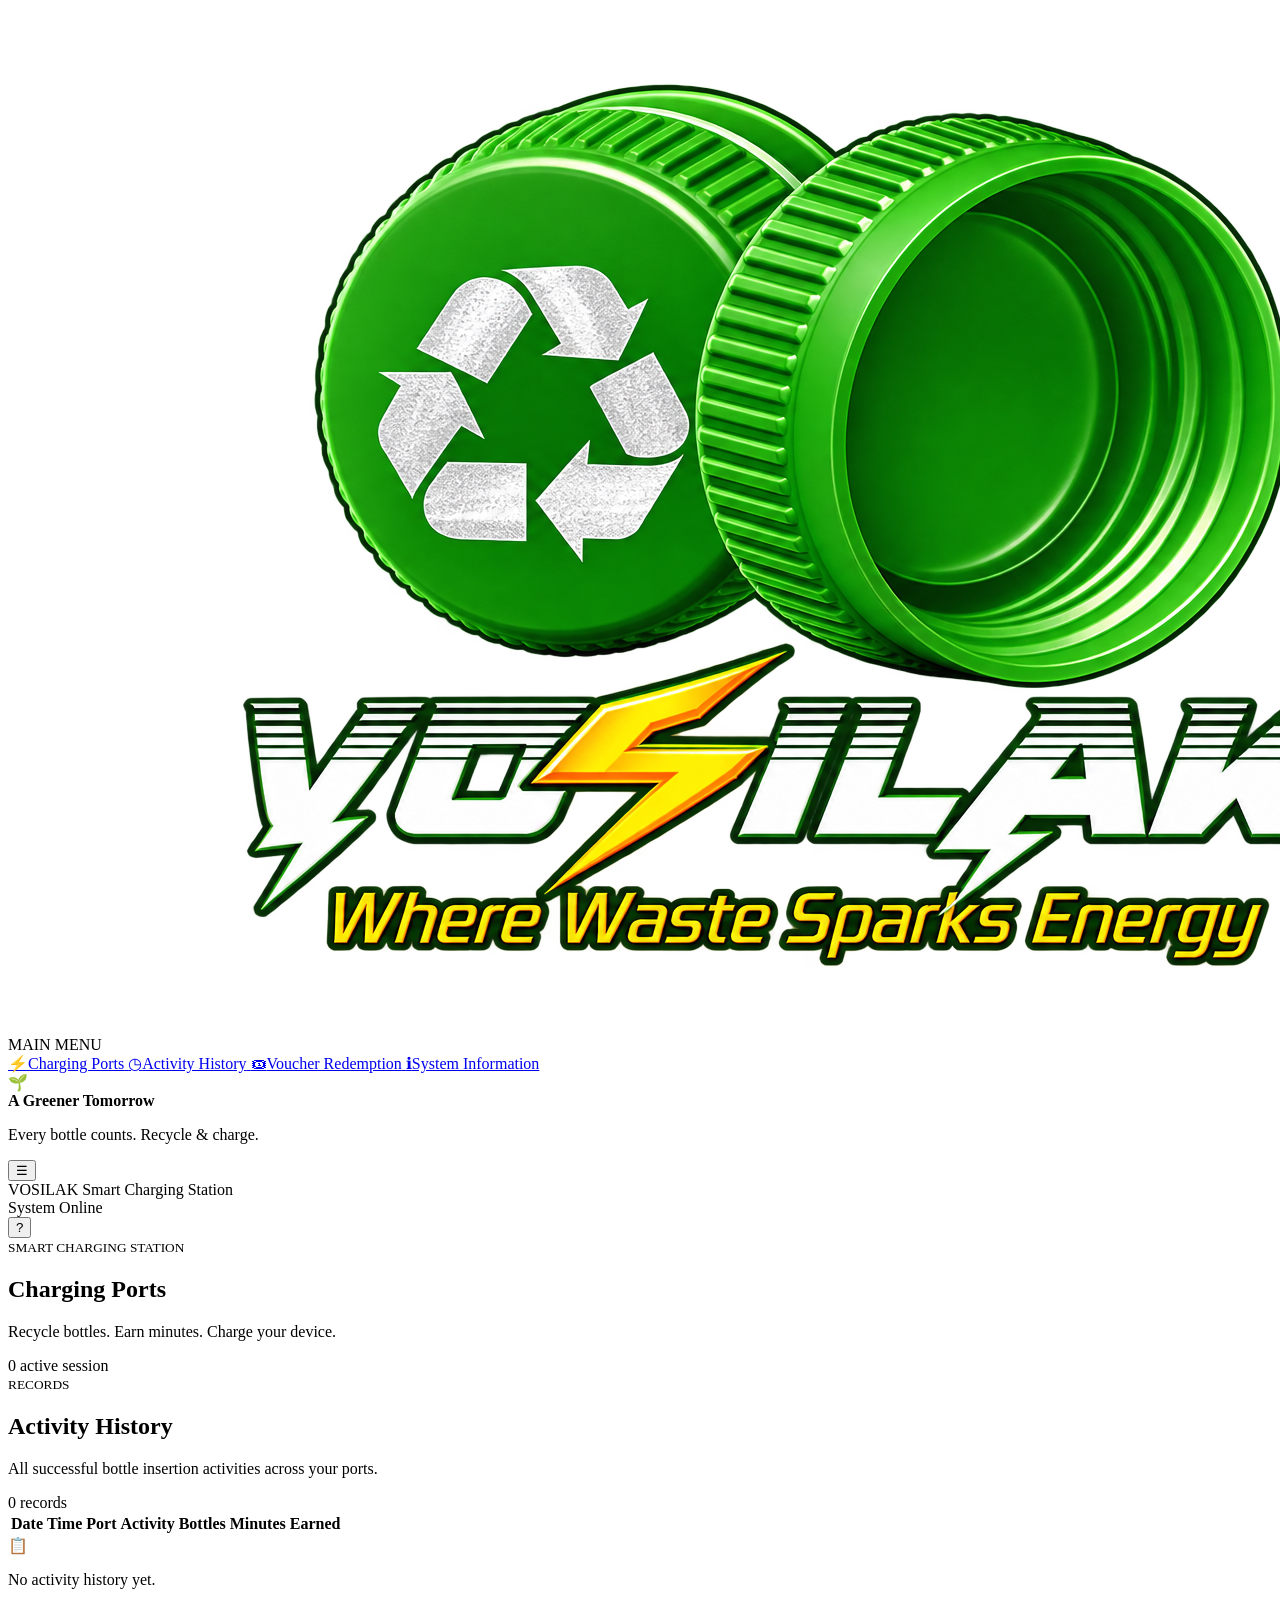
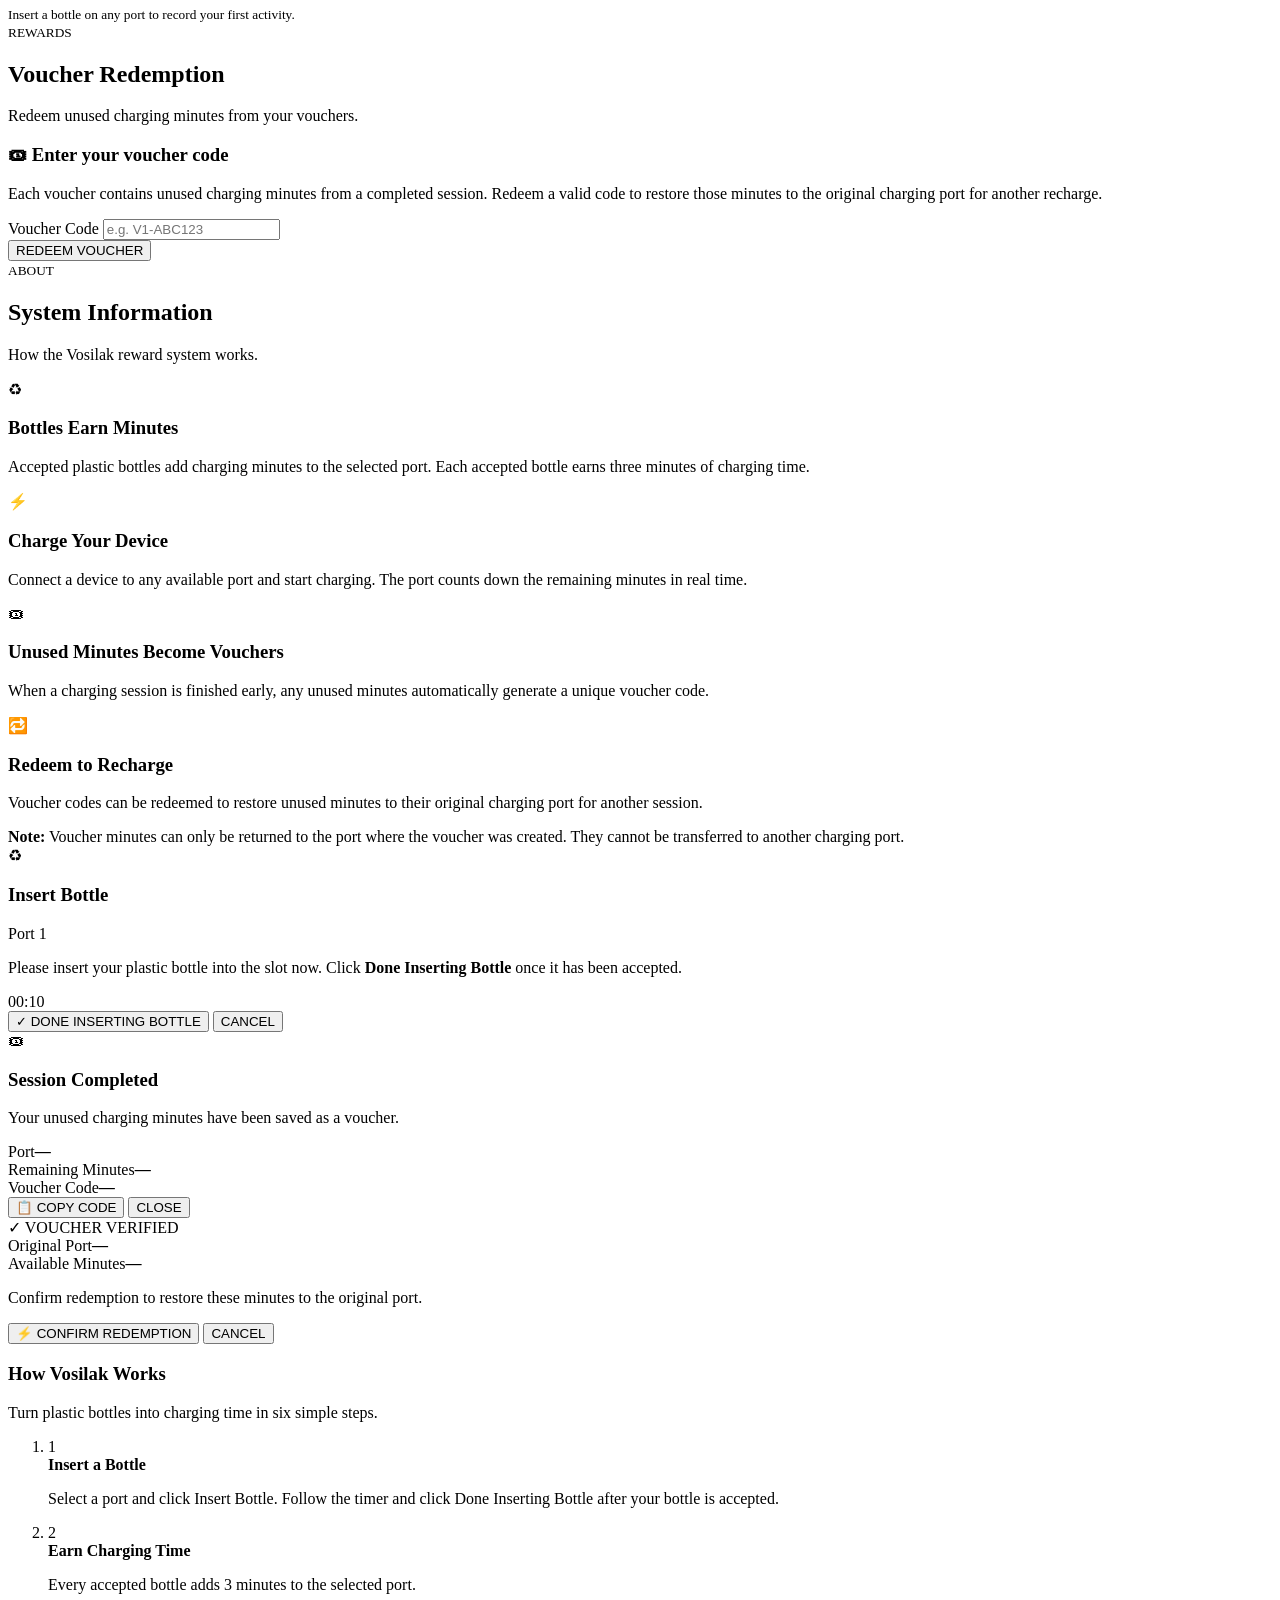
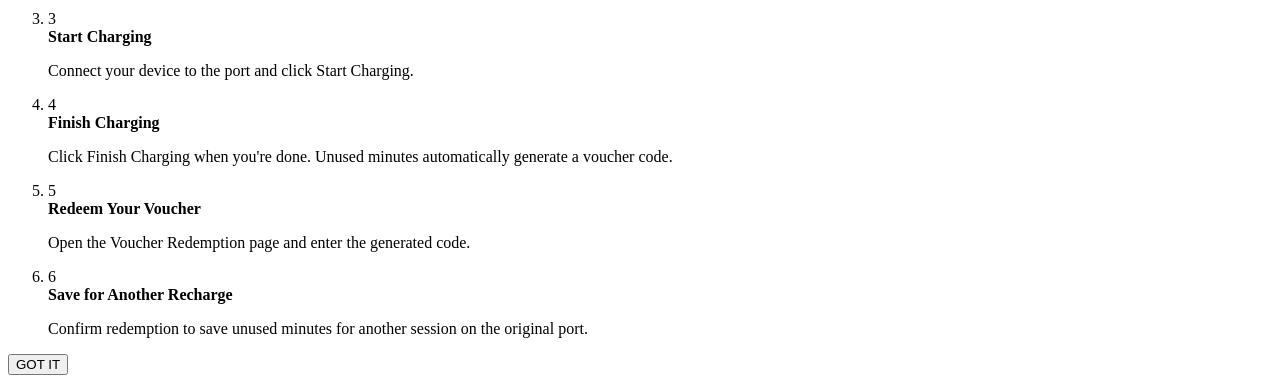
==== index.html @ 76d69f96 "Update and rename index (1).html to index.html" ====
<!DOCTYPE html>
<html lang="en">
<head>
  <meta charset="UTF-8">
  <meta name="viewport" content="width=device-width, initial-scale=1.0">
  <title>VOSILAK | Smart Charging</title>
  <link rel="stylesheet" href="style.css">
  <link rel="icon" type="image/png" href="assets/logoo (1).png">
</head>
<body>
  <div class="app">

    <!-- ================= SIDEBAR ================= -->
    <aside class="sidebar" id="sidebar">
      <div class="sidebar-brand">
        <img src="assets/logoo (1).png" alt="Vosilak" class="brand-logo">
      </div>

      <div class="nav-title">MAIN MENU</div>
      <nav class="nav">
        <a href="#ports" class="nav-link active" data-view="ports">
          <span class="nav-emoji">⚡</span><span class="nav-label">Charging Ports</span>
        </a>
        <a href="#history" class="nav-link" data-view="history">
          <span class="nav-emoji">◷</span><span class="nav-label">Activity History</span>
        </a>
        <a href="#redeem" class="nav-link" data-view="redeem">
          <span class="nav-emoji">🎟</span><span class="nav-label">Voucher Redemption</span>
        </a>
        <a href="#system" class="nav-link" data-view="system">
          <span class="nav-emoji">ℹ</span><span class="nav-label">System Information</span>
        </a>
      </nav>

      <div class="sidebar-footer">
        <div class="eco-badge">
          <span class="eco-icon">🌱</span>
          <div>
            <strong>A Greener Tomorrow</strong>
            <p>Every bottle counts. Recycle & charge.</p>
          </div>
        </div>
      </div>
    </aside>

    <div class="sidebar-overlay" id="sidebarOverlay"></div>

    <!-- ================= MAIN ================= -->
    <div class="main-wrapper" id="mainWrapper">

      <!-- TOP HEADER -->
      <header class="topbar">
        <div class="topbar-left">
          <button class="icon-btn sidebar-toggle" id="sidebarToggle" aria-label="Toggle sidebar">
            <span class="hamburger">☰</span>
          </button>
          <div class="brand-inline">
            <span class="brand-inline-name">VOSILAK</span>
            <span class="brand-inline-tag">Smart Charging Station</span>
          </div>
        </div>

        <div class="topbar-right">
          <div class="online"><span class="dot"></span>System Online</div>
          <button class="icon-btn help-btn" id="helpBtn" aria-label="How it works">?</button>
        </div>
      </header>

      <!-- CONTENT AREA -->
      <div class="content" id="contentArea">

        <!-- ============ VIEW: CHARGING PORTS ============ -->
        <section class="view active" id="view-ports">

          <div class="page-head">
            <div>
              <small class="eyebrow">SMART CHARGING STATION</small>
              <h1>Charging <span class="green-text">Ports</span></h1>
              <p>Recycle bottles. Earn minutes. Charge your device.</p>
            </div>
            <div class="session-chip">
              <span class="chip-dot"></span>
              <span id="activeSessions">0 active session</span>
            </div>
          </div>

          <!-- Ports grid -->
          <div class="ports" id="portContainer"></div>

        </section>

        <!-- ============ VIEW: ACTIVITY HISTORY ============ -->
        <section class="view" id="view-history">
          <div class="page-head">
            <div>
              <small class="eyebrow">RECORDS</small>
              <h1>Activity <span class="green-text">History</span></h1>
              <p>All successful bottle insertion activities across your ports.</p>
            </div>
            <div class="session-chip">
              <span class="chip-dot"></span>
              <span id="historyCount">0 records</span>
            </div>
          </div>

          <div class="panel history-panel">
            <div class="history-scroll" id="historyScroll">
              <table class="history-table">
                <thead>
                  <tr>
                    <th>Date</th>
                    <th>Time</th>
                    <th>Port</th>
                    <th>Activity</th>
                    <th class="num">Bottles</th>
                    <th class="num">Minutes Earned</th>
                  </tr>
                </thead>
                <tbody id="historyBody"></tbody>
              </table>
              <div class="empty-state" id="historyEmpty">
                <span class="empty-icon">📋</span>
                <p>No activity history yet.</p>
                <small>Insert a bottle on any port to record your first activity.</small>
              </div>
            </div>
          </div>
        </section>

        <!-- ============ VIEW: VOUCHER REDEMPTION ============ -->
        <section class="view" id="view-redeem">
          <div class="page-head">
            <div>
              <small class="eyebrow">REWARDS</small>
              <h1>Voucher <span class="green-text">Redemption</span></h1>
              <p>Redeem unused charging minutes from your vouchers.</p>
            </div>
          </div>

          <div class="panel redeem-page-panel">
            <div class="redeem-page-copy">
              <h3>🎟 Enter your voucher code</h3>
              <p>Each voucher contains unused charging minutes from a completed session. Redeem a valid code to restore those minutes to the original charging port for another recharge.</p>
            </div>

            <div class="redeem-form">
              <label for="redeemInput" class="field-label">Voucher Code</label>
              <input type="text" id="redeemInput" class="text-input" placeholder="e.g. V1-ABC123" autocomplete="off">
              <div class="field-error" id="redeemError"></div>
              <button class="btn btn-primary btn-block" id="redeemSubmitBtn">REDEEM VOUCHER</button>
            </div>
          </div>
        </section>

        <!-- ============ VIEW: SYSTEM INFORMATION ============ -->
        <section class="view" id="view-system">
          <div class="page-head">
            <div>
              <small class="eyebrow">ABOUT</small>
              <h1>System <span class="green-text">Information</span></h1>
              <p>How the Vosilak reward system works.</p>
            </div>
          </div>

          <div class="panel system-panel">
            <div class="system-grid">
              <div class="system-card">
                <div class="system-icon">♻</div>
                <h3>Bottles Earn Minutes</h3>
                <p>Accepted plastic bottles add charging minutes to the selected port. Each accepted bottle earns three minutes of charging time.</p>
              </div>

              <div class="system-card">
                <div class="system-icon">⚡</div>
                <h3>Charge Your Device</h3>
                <p>Connect a device to any available port and start charging. The port counts down the remaining minutes in real time.</p>
              </div>

              <div class="system-card">
                <div class="system-icon">🎟</div>
                <h3>Unused Minutes Become Vouchers</h3>
                <p>When a charging session is finished early, any unused minutes automatically generate a unique voucher code.</p>
              </div>

              <div class="system-card">
                <div class="system-icon">🔁</div>
                <h3>Redeem to Recharge</h3>
                <p>Voucher codes can be redeemed to restore unused minutes to their original charging port for another session.</p>
              </div>
            </div>

            <div class="system-note">
              <strong>Note:</strong> Voucher minutes can only be returned to the port where the voucher was created. They cannot be transferred to another charging port.
            </div>
          </div>
        </section>

      </div>
    </div>
  </div>

  <!-- ================= TOAST ================= -->
  <div class="toast" id="toast"></div>

  <!-- ================= INSERT BOTTLE MODAL ================= -->
  <div class="modal-overlay" id="insertModal">
    <div class="modal insert-modal">
      <div class="modal-icon">♻</div>
      <h3>Insert <span class="green-text">Bottle</span></h3>
      <p class="modal-sub" id="insertPortLabel">Port 1</p>

      <p class="insert-instruction">Please insert your plastic bottle into the slot now. Click <b>Done Inserting Bottle</b> once it has been accepted.</p>

      <div class="progress-track">
        <div class="progress-fill" id="insertProgress"></div>
      </div>
      <div class="insert-timer" id="insertTimer">00:10</div>

      <div class="modal-actions">
        <button class="btn btn-primary" id="insertDoneBtn">✓ DONE INSERTING BOTTLE</button>
        <button class="btn btn-ghost" id="insertCancelBtn">CANCEL</button>
      </div>
    </div>
  </div>

  <!-- ================= VOUCHER GENERATED MODAL ================= -->
  <div class="modal-overlay" id="voucherModal">
    <div class="modal">
      <div class="modal-icon success">🎟</div>
      <h3>Session <span class="green-text">Completed</span></h3>
      <p class="modal-sub">Your unused charging minutes have been saved as a voucher.</p>

      <div class="voucher-detail-box">
        <div class="voucher-row"><span>Port</span><strong id="voucherPort">—</strong></div>
        <div class="voucher-row"><span>Remaining Minutes</span><strong id="voucherMinutes">—</strong></div>
        <div class="voucher-row"><span>Voucher Code</span><strong class="voucher-code" id="voucherCode">—</strong></div>
      </div>

      <div class="modal-actions">
        <button class="btn btn-primary" id="voucherCopyBtn">📋 COPY CODE</button>
        <button class="btn btn-ghost" id="voucherCloseBtn">CLOSE</button>
      </div>
    </div>
  </div>

  <!-- ================= REDEEM: CONFIRM MODAL ================= -->
  <div class="modal-overlay" id="rewardModal">
    <div class="modal">
      <div class="verified-banner">✓ VOUCHER VERIFIED</div>

      <div class="voucher-detail-box">
        <div class="voucher-row"><span>Original Port</span><strong id="rewardPort">—</strong></div>
        <div class="voucher-row"><span>Available Minutes</span><strong id="rewardMinutes">—</strong></div>
      </div>

      <p class="reward-prompt">Confirm redemption to restore these minutes to the original port.</p>

      <div class="modal-actions">
        <button class="btn btn-primary" id="rewardConfirmBtn">⚡ CONFIRM REDEMPTION</button>
        <button class="btn btn-ghost" id="rewardCancelBtn">CANCEL</button>
      </div>
    </div>
  </div>

  <!-- ================= HOW IT WORKS MODAL ================= -->
  <div class="modal-overlay" id="helpModal">
    <div class="modal help-modal">
      <h3>How <span class="green-text">Vosilak</span> Works</h3>
      <p class="modal-sub">Turn plastic bottles into charging time in six simple steps.</p>

      <ol class="help-steps">
        <li><span class="help-num">1</span><div><b>Insert a Bottle</b><p>Select a port and click Insert Bottle. Follow the timer and click Done Inserting Bottle after your bottle is accepted.</p></div></li>
        <li><span class="help-num">2</span><div><b>Earn Charging Time</b><p>Every accepted bottle adds 3 minutes to the selected port.</p></div></li>
        <li><span class="help-num">3</span><div><b>Start Charging</b><p>Connect your device to the port and click Start Charging.</p></div></li>
        <li><span class="help-num">4</span><div><b>Finish Charging</b><p>Click Finish Charging when you're done. Unused minutes automatically generate a voucher code.</p></div></li>
        <li><span class="help-num">5</span><div><b>Redeem Your Voucher</b><p>Open the Voucher Redemption page and enter the generated code.</p></div></li>
        <li><span class="help-num">6</span><div><b>Save for Another Recharge</b><p>Confirm redemption to save unused minutes for another session on the original port.</p></div></li>
      </ol>

      <div class="modal-actions">
        <button class="btn btn-primary" id="helpCloseBtn">GOT IT</button>
      </div>
    </div>
  </div>

  <script src="script.js "></script>
</body>
</html>
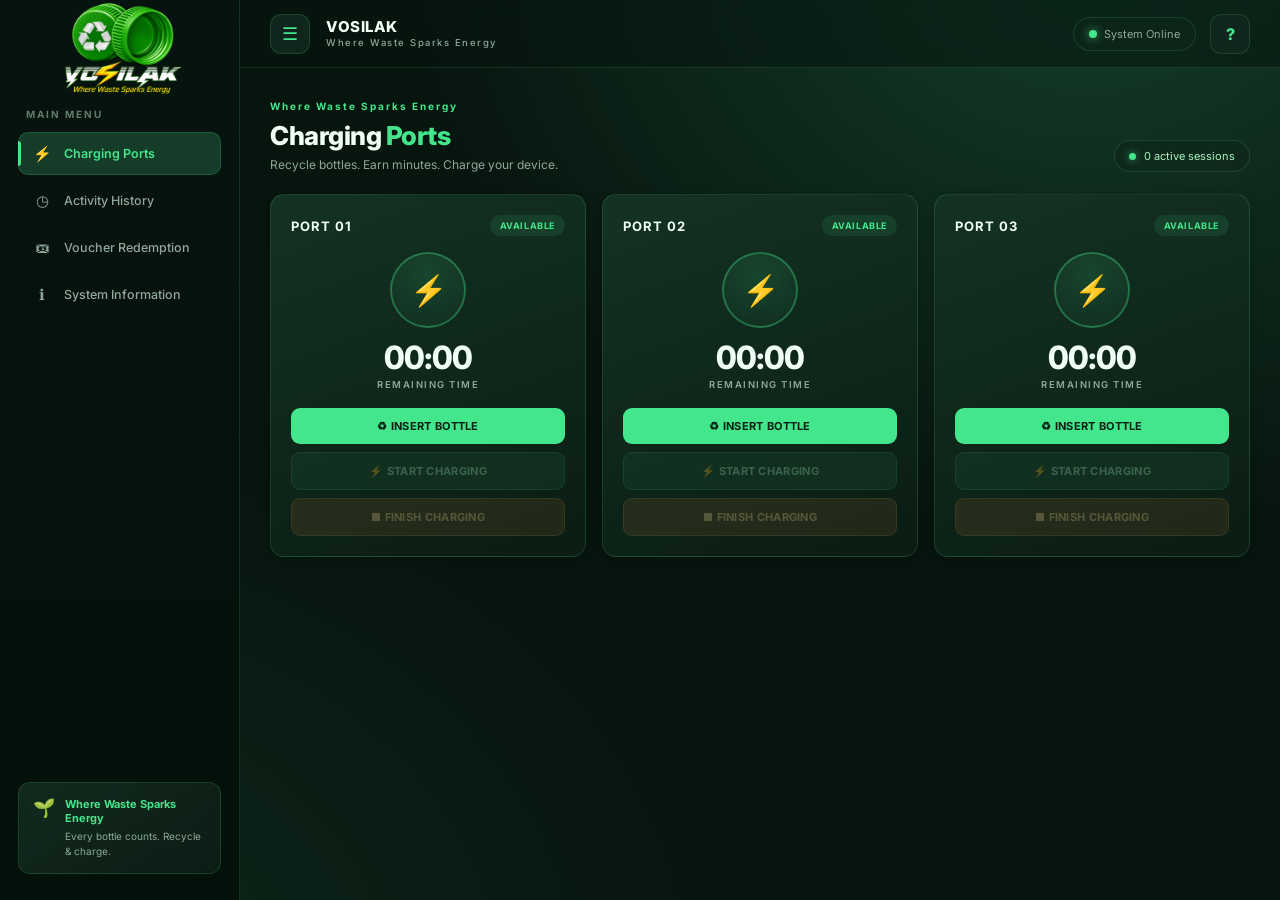
==== commit 639e67a2: "Update index.html" ====
--- a/index.html
+++ b/index.html
@@ -3,7 +3,7 @@
 <head>
   <meta charset="UTF-8">
   <meta name="viewport" content="width=device-width, initial-scale=1.0">
-  <title>VOSILAK | Smart Charging</title>
+  <title>VOSILAK | Where Waste Sparks Energy</title>
   <link rel="stylesheet" href="style.css">
   <link rel="icon" type="image/png" href="assets/logoo (1).png">
 </head>
@@ -36,7 +36,7 @@
         <div class="eco-badge">
           <span class="eco-icon">🌱</span>
           <div>
-            <strong>A Greener Tomorrow</strong>
+            <strong>Where Waste Sparks Energy</strong>
             <p>Every bottle counts. Recycle & charge.</p>
           </div>
         </div>
@@ -56,7 +56,7 @@
           </button>
           <div class="brand-inline">
             <span class="brand-inline-name">VOSILAK</span>
-            <span class="brand-inline-tag">Smart Charging Station</span>
+            <span class="brand-inline-tag">Where Waste Sparks Energy</span>
           </div>
         </div>
 
@@ -74,7 +74,7 @@
 
           <div class="page-head">
             <div>
-              <small class="eyebrow">SMART CHARGING STATION</small>
+              <small class="eyebrow">Where Waste Sparks Energy</small>
               <h1>Charging <span class="green-text">Ports</span></h1>
               <p>Recycle bottles. Earn minutes. Charge your device.</p>
             </div>
--- a/style.css
+++ b/style.css
@@ -0,0 +1,900 @@
+@import url('https://fonts.googleapis.com/css2?family=Inter:wght@400;500;600;700;800&display=swap');
+
+:root {
+  --bg: #07150f;
+  --bg-deep: #04100a;
+  --panel: #10251b;
+  --panel-2: #0c1e15;
+  --panel-hover: #163527;
+  --green: #43e68b;
+  --green-soft: #2fb672;
+  --light: #a5f5bd;
+  --muted: #8fa89a;
+  --white: #effff4;
+  --border: rgba(100, 230, 150, .15);
+  --border-strong: rgba(100, 230, 150, .32);
+  --danger: #ef4444;
+  --amber: #ffc45c;
+  --shadow: 0 10px 40px rgba(0, 0, 0, .45);
+  --shadow-sm: 0 2px 10px rgba(0, 0, 0, .25);
+  --radius: 14px;
+  --sidebar-w: 240px;
+  --sidebar-w-collapsed: 76px;
+  --header-h: 68px;
+}
+
+* { box-sizing: border-box; margin: 0; padding: 0; }
+
+body {
+  font-family: Inter, sans-serif;
+  color: var(--white);
+  background:
+    radial-gradient(ellipse at 85% -10%, rgba(23, 68, 45, .9), transparent 45%),
+    radial-gradient(ellipse at 0% 110%, rgba(20, 60, 40, .5), transparent 40%),
+    var(--bg);
+  min-height: 100vh;
+  -webkit-font-smoothing: antialiased;
+  overflow: hidden;
+}
+
+button, input { font-family: inherit; }
+button { cursor: pointer; border: 0; }
+
+.green-text { color: var(--green); }
+
+/* ============ APP SHELL ============ */
+.app { display: flex; height: 100vh; }
+
+/* ============ SIDEBAR ============ */
+.sidebar {
+  width: var(--sidebar-w);
+  flex-shrink: 0;
+  height: 100vh;
+  padding: 26px 18px;
+  background: linear-gradient(180deg, #07130e 0%, #04100a 100%);
+  border-right: 1px solid var(--border);
+  display: flex;
+  flex-direction: column;
+  z-index: 40;
+  transition: width .25s ease, padding .25s ease, transform .28s ease;
+  overflow: hidden;
+}
+
+.sidebar-brand {
+  display: flex;
+  justify-content: center;
+  margin-bottom: 38px;
+  height: 44px;
+  align-items: center;
+}
+
+.brand-logo {
+  width: 160px;
+  height: auto;
+  object-fit: contain;
+  transition: width .25s ease, opacity .2s ease;
+}
+
+.nav-title {
+  font-size: 10px;
+  color: #5f7d6b;
+  letter-spacing: 2px;
+  font-weight: 700;
+  margin: 0 8px 12px;
+  transition: opacity .2s ease;
+}
+
+.nav { display: flex; flex-direction: column; gap: 4px; }
+
+.nav-link {
+  display: flex;
+  align-items: center;
+  gap: 12px;
+  text-decoration: none;
+  color: var(--muted);
+  padding: 12px 14px;
+  border-radius: 10px;
+  font-size: 12.5px;
+  font-weight: 500;
+  transition: background .18s, color .18s;
+  white-space: nowrap;
+  position: relative;
+}
+
+.nav-link:hover { background: #12301f; color: var(--light); }
+
+.nav-link.active {
+  background: #153c29;
+  color: var(--green);
+  font-weight: 600;
+  box-shadow: inset 0 0 0 1px rgba(67, 230, 139, .18);
+}
+
+.nav-link.active::before {
+  content: "";
+  position: absolute;
+  left: 0;
+  top: 22%;
+  height: 56%;
+  width: 3px;
+  border-radius: 0 4px 4px 0;
+  background: var(--green);
+}
+
+.nav-emoji {
+  font-size: 15px;
+  display: inline-block;
+  width: 20px;
+  text-align: center;
+  flex-shrink: 0;
+  transition: opacity .2s ease;
+}
+
+.sidebar-footer { margin-top: auto; transition: opacity .2s ease; }
+
+.eco-badge {
+  display: flex;
+  gap: 10px;
+  align-items: flex-start;
+  padding: 14px;
+  background: linear-gradient(145deg, #12291e, #0b1c14);
+  border: 1px solid var(--border);
+  border-radius: 12px;
+}
+
+.eco-icon { font-size: 18px; line-height: 1.2; }
+.eco-badge strong { display: block; font-size: 11px; color: var(--green); margin-bottom: 4px; }
+.eco-badge p { font-size: 10px; color: var(--muted); line-height: 1.5; }
+
+/* Collapsed state */
+.sidebar.collapsed {
+  width: var(--sidebar-w-collapsed);
+  padding: 26px 12px;
+}
+
+.sidebar.collapsed .brand-logo { width: 40px; }
+
+.sidebar.collapsed .nav-title,
+.sidebar.collapsed .nav-label,
+.sidebar.collapsed .sidebar-footer {
+  opacity: 0;
+  pointer-events: none;
+  width: 0;
+  height: 0;
+  overflow: hidden;
+}
+
+.sidebar.collapsed .nav-link {
+  justify-content: center;
+  padding: 13px 0;
+  gap: 0;
+}
+.sidebar.collapsed .nav-emoji { width: auto; font-size: 18px; }
+
+/* ============ MAIN WRAPPER ============ */
+.main-wrapper {
+  flex: 1;
+  display: flex;
+  flex-direction: column;
+  min-width: 0;
+  height: 100vh;
+  transition: margin-left .25s ease;
+}
+
+/* ============ TOPBAR ============ */
+.topbar {
+  flex-shrink: 0;
+  height: var(--header-h);
+  padding: 0 30px;
+  display: flex;
+  justify-content: space-between;
+  align-items: center;
+  border-bottom: 1px solid var(--border);
+  background: rgba(7, 21, 15, .55);
+  backdrop-filter: blur(10px);
+}
+
+.topbar-left { display: flex; align-items: center; gap: 16px; min-width: 0; }
+
+.icon-btn {
+  width: 40px;
+  height: 40px;
+  border-radius: 11px;
+  background: var(--panel);
+  border: 1px solid var(--border);
+  color: var(--green);
+  font-size: 18px;
+  display: grid;
+  place-items: center;
+  transition: background .18s, transform .1s;
+  flex-shrink: 0;
+}
+.icon-btn:hover { background: #163b29; }
+.icon-btn:active { transform: scale(.95); }
+
+.brand-inline { display: flex; flex-direction: column; line-height: 1.15; }
+.brand-inline-name { font-size: 15px; font-weight: 800; letter-spacing: .5px; color: var(--white); }
+.brand-inline-tag { font-size: 9.5px; letter-spacing: 1.5px; color: var(--muted); font-weight: 500; margin-top: 2px; }
+
+.topbar-right { display: flex; align-items: center; gap: 14px; }
+
+.online {
+  padding: 9px 15px;
+  border: 1px solid var(--border);
+  border-radius: 30px;
+  font-size: 11px;
+  background: rgba(16, 37, 27, .7);
+  white-space: nowrap;
+  color: var(--muted);
+}
+
+.dot {
+  display: inline-block;
+  width: 8px; height: 8px;
+  border-radius: 50%;
+  background: var(--green);
+  margin-right: 7px;
+  box-shadow: 0 0 10px rgba(67, 230, 139, .8);
+  animation: pulse 2s ease-in-out infinite;
+}
+
+@keyframes pulse {
+  0%, 100% { opacity: 1; }
+  50% { opacity: .5; }
+}
+
+.help-btn {
+  font-weight: 800;
+  font-size: 16px;
+  font-family: inherit;
+}
+
+/* ============ CONTENT ============ */
+.content {
+  flex: 1;
+  overflow-y: auto;
+  overflow-x: hidden;
+  padding: 26px 30px 30px;
+  scrollbar-width: thin;
+  scrollbar-color: #1c3d2b transparent;
+}
+.content::-webkit-scrollbar { width: 8px; }
+.content::-webkit-scrollbar-thumb { background: #1c3d2b; border-radius: 4px; }
+.content::-webkit-scrollbar-track { background: transparent; }
+
+/* ============ VIEWS ============ */
+.view { display: none; animation: fadeView .25s ease; }
+.view.active { display: block; }
+
+@keyframes fadeView {
+  from { opacity: 0; transform: translateY(6px); }
+  to { opacity: 1; transform: translateY(0); }
+}
+
+/* ============ PAGE HEAD ============ */
+.page-head {
+  display: flex;
+  justify-content: space-between;
+  align-items: flex-end;
+  margin-bottom: 22px;
+  gap: 16px;
+  flex-wrap: wrap;
+}
+
+.eyebrow {
+  color: var(--green);
+  letter-spacing: 2px;
+  font-size: 10px;
+  font-weight: 700;
+}
+
+.page-head h1 {
+  font-size: 26px;
+  margin: 6px 0 6px;
+  letter-spacing: -.5px;
+  font-weight: 800;
+}
+
+.page-head p { font-size: 12px; color: var(--muted); }
+
+.session-chip {
+  display: inline-flex;
+  align-items: center;
+  gap: 8px;
+  padding: 8px 14px;
+  border: 1px solid var(--border);
+  border-radius: 30px;
+  font-size: 11px;
+  color: var(--light);
+  background: rgba(16, 37, 27, .6);
+  white-space: nowrap;
+}
+
+.chip-dot {
+  width: 7px; height: 7px;
+  border-radius: 50%;
+  background: var(--green);
+  box-shadow: 0 0 8px rgba(67, 230, 139, .7);
+}
+
+/* ============ PORTS ============ */
+.ports {
+  display: grid;
+  grid-template-columns: repeat(3, minmax(0, 1fr));
+  gap: 16px;
+}
+
+.port {
+  background: linear-gradient(160deg, #143224 0%, #0a1c13 100%);
+  border: 1px solid var(--border);
+  border-radius: var(--radius);
+  padding: 20px;
+  box-shadow: var(--shadow-sm);
+  transition: border-color .2s ease, transform .2s ease, box-shadow .2s ease;
+  display: flex;
+  flex-direction: column;
+}
+
+.port:hover { border-color: var(--border-strong); transform: translateY(-2px); }
+.port.charging { border-color: var(--green); box-shadow: 0 0 24px rgba(67, 230, 139, .12), var(--shadow); }
+
+.port-head {
+  display: flex;
+  justify-content: space-between;
+  align-items: center;
+  margin-bottom: 16px;
+}
+
+.port-head h4 { font-size: 13px; letter-spacing: 1px; font-weight: 700; }
+
+.status {
+  font-size: 9px;
+  padding: 5px 10px;
+  border-radius: 20px;
+  font-weight: 700;
+  letter-spacing: .6px;
+  color: var(--green);
+  background: rgba(67, 230, 139, .1);
+}
+.status.busy { color: var(--amber); background: rgba(255, 196, 92, .1); }
+
+/* Port circle / icon */
+.port-visual {
+  display: flex;
+  justify-content: center;
+  margin-bottom: 12px;
+}
+
+.port-circle {
+  width: 76px;
+  height: 76px;
+  border-radius: 50%;
+  display: grid;
+  place-items: center;
+  font-size: 30px;
+  color: var(--green);
+  background: radial-gradient(circle at 50% 30%, rgba(67, 230, 139, .14), rgba(67, 230, 139, .02));
+  border: 2px solid rgba(67, 230, 139, .35);
+  position: relative;
+}
+
+.port.charging .port-circle {
+  border-color: var(--green);
+  animation: glow 1.8s ease-in-out infinite;
+}
+
+@keyframes glow {
+  0%, 100% { box-shadow: 0 0 0 0 rgba(67, 230, 139, .35); }
+  50% { box-shadow: 0 0 0 8px rgba(67, 230, 139, 0); }
+}
+
+.port-time {
+  text-align: center;
+  font-size: 32px;
+  font-weight: 800;
+  letter-spacing: -1px;
+  font-variant-numeric: tabular-nums;
+  line-height: 1.1;
+}
+
+.port-time-label {
+  text-align: center;
+  font-size: 9.5px;
+  color: var(--muted);
+  letter-spacing: 1.5px;
+  font-weight: 600;
+  margin-top: 4px;
+  margin-bottom: 18px;
+}
+
+.port-actions { display: flex; flex-direction: column; gap: 8px; margin-top: auto; }
+
+.btn {
+  font-family: inherit;
+  font-weight: 700;
+  border-radius: 9px;
+  transition: opacity .18s, transform .1s, background .18s;
+  letter-spacing: .3px;
+}
+.btn:hover:not(:disabled) { opacity: .92; }
+.btn:active:not(:disabled) { transform: scale(.98); }
+.btn:disabled { opacity: .3; cursor: not-allowed; }
+
+.action {
+  width: 100%;
+  padding: 11px;
+  font-size: 11px;
+}
+
+.btn-deposit { background: var(--green); color: #062014; }
+.btn-start { background: #1d4c33; color: var(--light); border: 1px solid rgba(67, 230, 139, .4); }
+.btn-finish { background: #5a4325; color: #ffd58b; border: 1px solid rgba(255, 196, 92, .4); }
+
+/* ============ PANEL ============ */
+.panel {
+  background: var(--panel);
+  border: 1px solid var(--border);
+  border-radius: var(--radius);
+  padding: 20px;
+}
+
+/* ============ VOUCHER REDEMPTION PAGE ============ */
+.redeem-page-panel {
+  max-width: 640px;
+}
+
+.redeem-page-copy h3 {
+  font-size: 15px;
+  margin-bottom: 8px;
+}
+
+.redeem-page-copy p {
+  font-size: 12px;
+  color: var(--muted);
+  line-height: 1.65;
+  margin-bottom: 22px;
+}
+
+.redeem-form {
+  display: flex;
+  flex-direction: column;
+  gap: 6px;
+}
+
+.field-label {
+  font-size: 10px;
+  letter-spacing: 1.2px;
+  color: var(--muted);
+  font-weight: 700;
+  text-transform: uppercase;
+  margin-bottom: 4px;
+}
+
+.btn-block { width: 100%; }
+
+/* ============ SYSTEM INFORMATION PAGE ============ */
+.system-panel { padding: 24px; }
+
+.system-grid {
+  display: grid;
+  grid-template-columns: repeat(2, minmax(0, 1fr));
+  gap: 16px;
+  margin-bottom: 20px;
+}
+
+.system-card {
+  background: linear-gradient(160deg, #143224 0%, #0a1c13 100%);
+  border: 1px solid var(--border);
+  border-radius: 12px;
+  padding: 18px;
+}
+
+.system-icon {
+  width: 40px;
+  height: 40px;
+  border-radius: 10px;
+  display: grid;
+  place-items: center;
+  font-size: 18px;
+  background: rgba(67, 230, 139, .1);
+  border: 1px solid rgba(67, 230, 139, .25);
+  color: var(--green);
+  margin-bottom: 12px;
+}
+
+.system-card h3 {
+  font-size: 13px;
+  margin-bottom: 6px;
+  letter-spacing: .3px;
+}
+
+.system-card p {
+  font-size: 11.5px;
+  color: var(--muted);
+  line-height: 1.6;
+}
+
+.system-note {
+  background: rgba(67, 230, 139, .06);
+  border: 1px solid rgba(67, 230, 139, .18);
+  border-radius: 10px;
+  padding: 14px 16px;
+  font-size: 11.5px;
+  color: var(--light);
+  line-height: 1.6;
+}
+
+.system-note strong { color: var(--green); }
+
+/* ============ BUTTONS ============ */
+.btn-primary {
+  background: var(--green);
+  color: #062014;
+  padding: 12px 22px;
+  font-size: 11px;
+  white-space: nowrap;
+}
+
+.btn-secondary {
+  background: #183b34;
+  color: #82e6d2;
+  border: 1px solid rgba(54, 205, 181, .35);
+  padding: 13px;
+  font-size: 11px;
+}
+
+.btn-ghost {
+  background: transparent;
+  color: var(--muted);
+  border: 1px solid var(--border);
+  padding: 13px;
+  font-size: 11px;
+}
+.btn-ghost:hover { color: var(--light); border-color: var(--border-strong); }
+
+/* ============ HISTORY ============ */
+.history-panel { padding: 0; overflow: hidden; }
+
+.history-scroll {
+  max-height: calc(100vh - 240px);
+  overflow-y: auto;
+}
+
+.history-table { width: 100%; border-collapse: collapse; font-size: 12px; }
+
+.history-table thead th {
+  position: sticky;
+  top: 0;
+  background: #0d2018;
+  text-align: left;
+  padding: 14px 18px;
+  font-size: 10px;
+  letter-spacing: 1px;
+  color: var(--muted);
+  font-weight: 700;
+  text-transform: uppercase;
+  border-bottom: 1px solid var(--border);
+  z-index: 2;
+}
+
+.history-table th.num, .history-table td.num { text-align: right; }
+
+.history-table td {
+  padding: 13px 18px;
+  border-bottom: 1px solid rgba(100, 230, 150, .07);
+  color: var(--white);
+}
+
+.history-table tbody tr:hover { background: rgba(67, 230, 139, .04); }
+.history-table tbody tr:last-child td { border-bottom: 0; }
+
+.port-pill {
+  display: inline-block;
+  padding: 3px 10px;
+  border-radius: 20px;
+  font-size: 10px;
+  font-weight: 700;
+  background: rgba(67, 230, 139, .1);
+  color: var(--green);
+}
+
+.min-pill {
+  display: inline-block;
+  padding: 3px 10px;
+  border-radius: 20px;
+  font-size: 10px;
+  font-weight: 700;
+  background: rgba(67, 230, 139, .12);
+  color: var(--light);
+}
+
+.empty-state {
+  display: flex;
+  flex-direction: column;
+  align-items: center;
+  justify-content: center;
+  text-align: center;
+  padding: 60px 20px;
+  gap: 6px;
+  color: var(--muted);
+}
+.empty-icon { font-size: 40px; opacity: .5; margin-bottom: 6px; }
+.empty-state p { font-size: 13px; font-weight: 600; color: var(--white); }
+.empty-state small { font-size: 11px; }
+
+/* ============ MODALS ============ */
+.modal-overlay {
+  position: fixed;
+  inset: 0;
+  background: rgba(2, 8, 5, .78);
+  display: none;
+  align-items: center;
+  justify-content: center;
+  z-index: 100;
+  padding: 20px;
+  backdrop-filter: blur(6px);
+}
+.modal-overlay.show { display: flex; }
+
+.modal {
+  background: linear-gradient(165deg, #122a1e, #0a1c13);
+  border: 1px solid var(--border-strong);
+  border-radius: 18px;
+  padding: 26px;
+  max-width: 430px;
+  width: 100%;
+  box-shadow: var(--shadow);
+  animation: modalIn .24s cubic-bezier(.2, .8, .3, 1);
+  max-height: 92vh;
+  overflow-y: auto;
+}
+
+.modal.help-modal { max-width: 520px; }
+
+@keyframes modalIn {
+  from { opacity: 0; transform: scale(.95) translateY(12px); }
+  to { opacity: 1; transform: scale(1) translateY(0); }
+}
+
+.modal h3 { font-size: 19px; margin-bottom: 6px; letter-spacing: -.3px; }
+.modal-sub { font-size: 11.5px; color: var(--muted); line-height: 1.6; margin-bottom: 20px; }
+
+.modal-icon {
+  width: 52px;
+  height: 52px;
+  border-radius: 14px;
+  display: grid;
+  place-items: center;
+  font-size: 24px;
+  background: rgba(67, 230, 139, .1);
+  border: 1px solid rgba(67, 230, 139, .3);
+  color: var(--green);
+  margin-bottom: 16px;
+}
+.modal-icon.success { color: var(--green); }
+
+.modal-actions { display: flex; flex-direction: column; gap: 10px; margin-top: 22px; }
+
+/* Insert modal */
+.insert-modal .insert-instruction {
+  font-size: 12px;
+  color: var(--light);
+  line-height: 1.65;
+  margin-bottom: 20px;
+}
+
+.progress-track {
+  height: 12px;
+  background: #061710;
+  border-radius: 8px;
+  overflow: hidden;
+  border: 1px solid var(--border);
+}
+
+.progress-fill {
+  height: 100%;
+  width: 100%;
+  background: linear-gradient(90deg, var(--green-soft), var(--green));
+  border-radius: 8px;
+  transition: width .1s linear;
+  box-shadow: 0 0 12px rgba(67, 230, 139, .5);
+}
+
+.insert-timer {
+  text-align: center;
+  font-size: 28px;
+  font-weight: 800;
+  font-variant-numeric: tabular-nums;
+  color: var(--green);
+  margin-top: 14px;
+  letter-spacing: 1px;
+}
+
+/* Voucher detail box */
+.voucher-detail-box {
+  background: #061710;
+  border: 1px dashed rgba(67, 230, 139, .45);
+  border-radius: 12px;
+  padding: 16px;
+  display: flex;
+  flex-direction: column;
+  gap: 12px;
+}
+
+.voucher-row {
+  display: flex;
+  justify-content: space-between;
+  align-items: center;
+  gap: 12px;
+}
+
+.voucher-row span {
+  font-size: 10px;
+  color: var(--muted);
+  letter-spacing: 1px;
+  text-transform: uppercase;
+  font-weight: 600;
+}
+
+.voucher-row strong { font-size: 14px; color: var(--light); }
+
+.voucher-code {
+  font-family: ui-monospace, monospace;
+  font-size: 16px !important;
+  color: var(--green) !important;
+  letter-spacing: 1px;
+  text-align: right;
+  overflow-wrap: anywhere;
+}
+
+/* Text input */
+.text-input {
+  width: 100%;
+  background: #061710;
+  border: 1px solid var(--border);
+  color: var(--white);
+  padding: 13px 14px;
+  border-radius: 9px;
+  font-size: 13px;
+  outline: 0;
+  transition: border-color .18s;
+  letter-spacing: .5px;
+}
+.text-input:focus { border-color: var(--green); }
+.text-input::placeholder { color: #4d6656; }
+
+.field-error {
+  font-size: 11px;
+  color: var(--danger);
+  min-height: 15px;
+  margin-top: 8px;
+  line-height: 1.4;
+}
+
+.field-note {
+  font-size: 11px;
+  color: var(--muted);
+  line-height: 1.5;
+  margin-top: 14px;
+  text-align: center;
+}
+
+/* Verified banner */
+.verified-banner {
+  display: inline-block;
+  font-size: 10px;
+  font-weight: 700;
+  color: var(--green);
+  letter-spacing: 1px;
+  padding: 6px 12px;
+  border-radius: 20px;
+  background: rgba(67, 230, 139, .12);
+  margin-bottom: 16px;
+}
+
+.reward-prompt {
+  font-size: 12px;
+  font-weight: 600;
+  color: var(--light);
+  margin-top: 20px;
+}
+
+/* Help steps */
+.help-steps { list-style: none; display: flex; flex-direction: column; gap: 14px; }
+
+.help-steps li { display: flex; gap: 14px; align-items: flex-start; }
+
+.help-num {
+  flex-shrink: 0;
+  width: 28px;
+  height: 28px;
+  border-radius: 9px;
+  display: grid;
+  place-items: center;
+  font-size: 12px;
+  font-weight: 800;
+  color: var(--green);
+  background: rgba(67, 230, 139, .1);
+  border: 1px solid rgba(67, 230, 139, .25);
+}
+
+.help-steps b { font-size: 12.5px; display: block; margin-bottom: 3px; }
+.help-steps p { font-size: 11px; color: var(--muted); line-height: 1.55; }
+
+/* ============ TOAST ============ */
+.toast {
+  position: fixed;
+  bottom: 26px;
+  left: 50%;
+  transform: translateX(-50%) translateY(20px);
+  background: #17432c;
+  border: 1px solid var(--green);
+  padding: 14px 22px;
+  border-radius: 11px;
+  font-size: 12px;
+  font-weight: 500;
+  display: none;
+  z-index: 200;
+  box-shadow: 0 10px 40px rgba(0, 0, 0, .6);
+  opacity: 0;
+  transition: opacity .25s, transform .25s;
+  max-width: 90vw;
+  text-align: center;
+}
+.toast.show { display: block; opacity: 1; transform: translateX(-50%) translateY(0); }
+
+/* ============ OVERLAY (mobile) ============ */
+.sidebar-overlay {
+  display: none;
+  position: fixed;
+  inset: 0;
+  background: rgba(0, 0, 0, .6);
+  z-index: 35;
+  backdrop-filter: blur(2px);
+}
+.sidebar-overlay.show { display: block; }
+
+/* ============ RESPONSIVE ============ */
+@media (max-width: 1050px) {
+  .ports { grid-template-columns: repeat(2, 1fr); }
+  .system-grid { grid-template-columns: 1fr; }
+}
+
+@media (max-width: 780px) {
+  body { overflow: auto; }
+  .app { height: auto; min-height: 100vh; }
+
+  .sidebar {
+    position: fixed;
+    top: 0; left: 0;
+    height: 100vh;
+    transform: translateX(-100%);
+    width: var(--sidebar-w);
+    padding: 26px 18px;
+  }
+  .sidebar.mobile-open { transform: translateX(0); }
+  .sidebar.collapsed { width: var(--sidebar-w); padding: 26px 18px; }
+  .sidebar.collapsed .brand-logo { width: 160px; }
+  .sidebar.collapsed .nav-title,
+  .sidebar.collapsed .nav-label,
+  .sidebar.collapsed .sidebar-footer {
+    opacity: 1; width: auto; height: auto; overflow: visible; pointer-events: auto;
+  }
+  .sidebar.collapsed .nav-link { justify-content: flex-start; padding: 12px 14px; gap: 12px; }
+  .sidebar.collapsed .nav-emoji { font-size: 15px; width: 20px; }
+
+  .main-wrapper { height: auto; min-height: 100vh; }
+  .topbar { padding: 0 16px; height: 60px; }
+  .content { padding: 20px 16px; overflow: visible; }
+  .ports { grid-template-columns: 1fr; }
+  .history-scroll { max-height: none; }
+  .page-head { flex-direction: column; align-items: flex-start; }
+  .system-grid { grid-template-columns: 1fr; }
+}
+
+@media (max-width: 430px) {
+  .page-head h1 { font-size: 22px; }
+  .topbar-right .online { font-size: 9px; padding: 7px 10px; }
+  .brand-inline-name { font-size: 13px; }
+  .brand-inline-tag { font-size: 8.5px; }
+}
